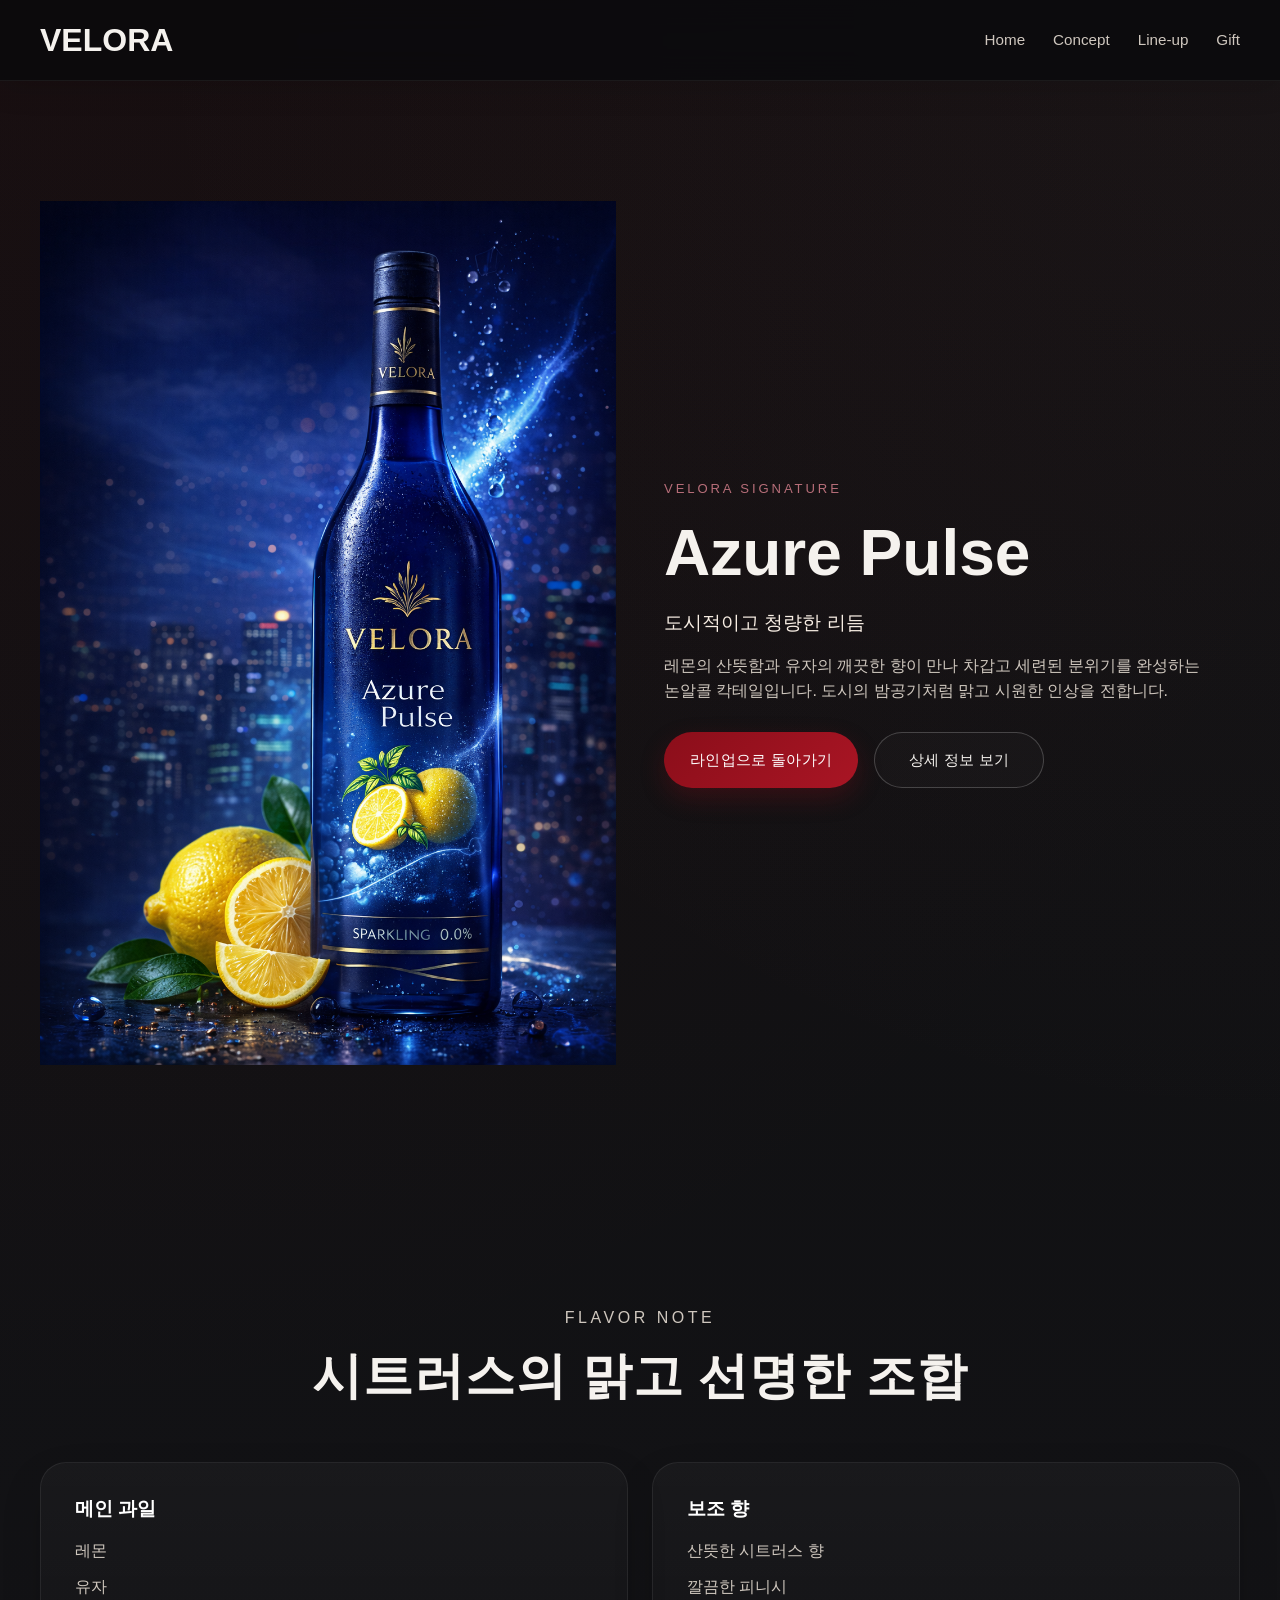
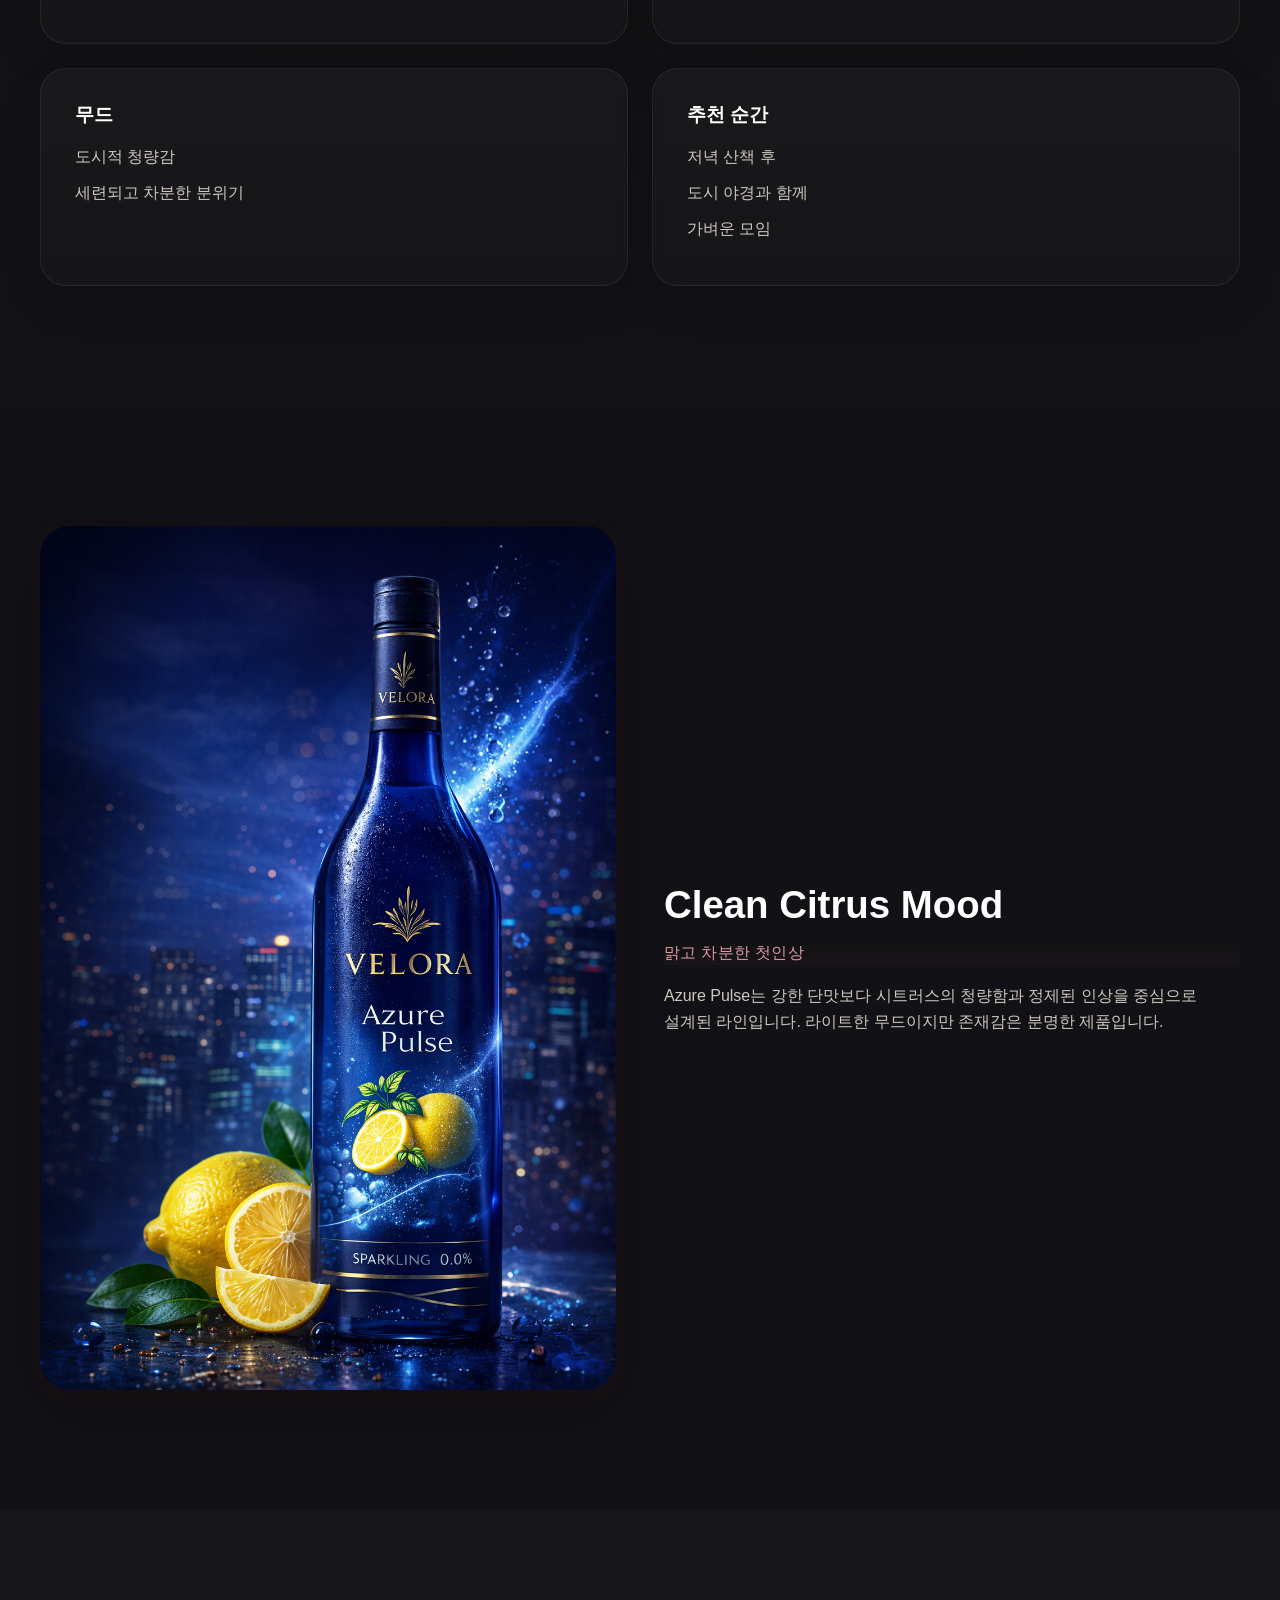
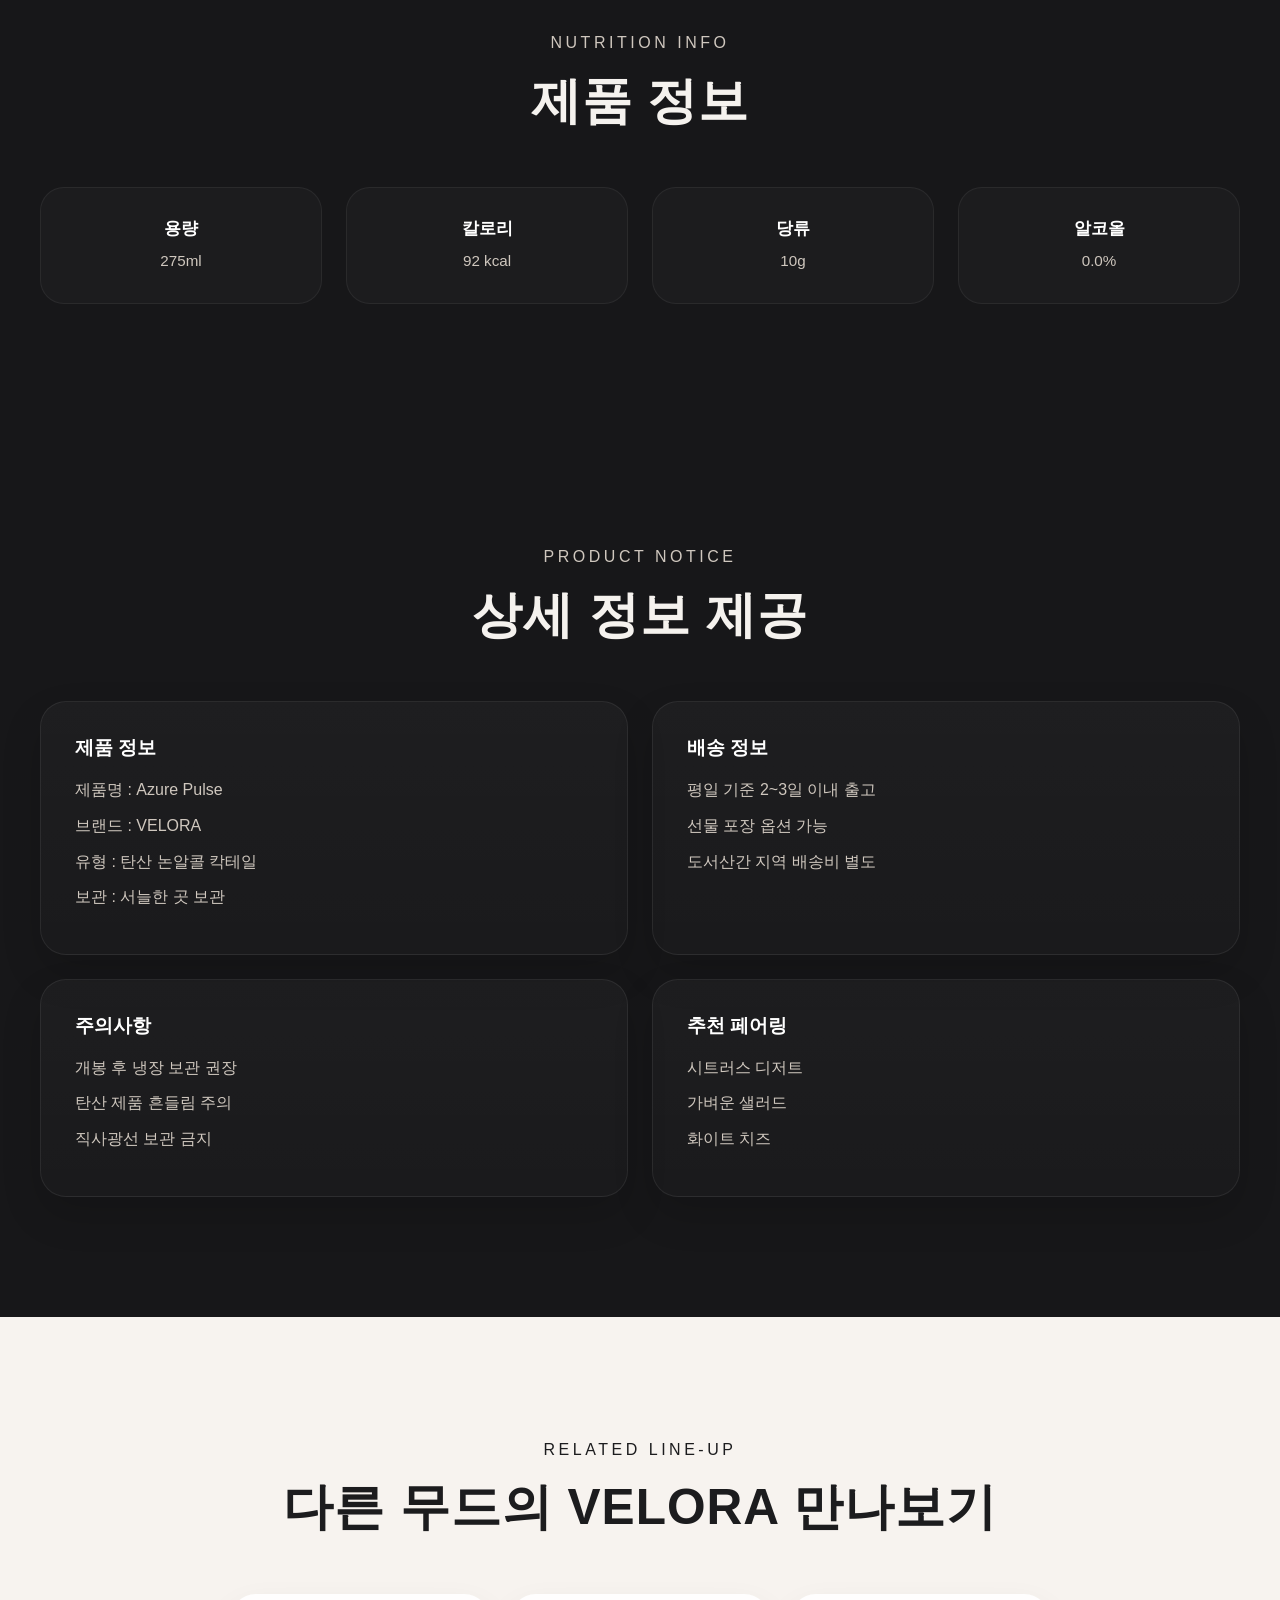
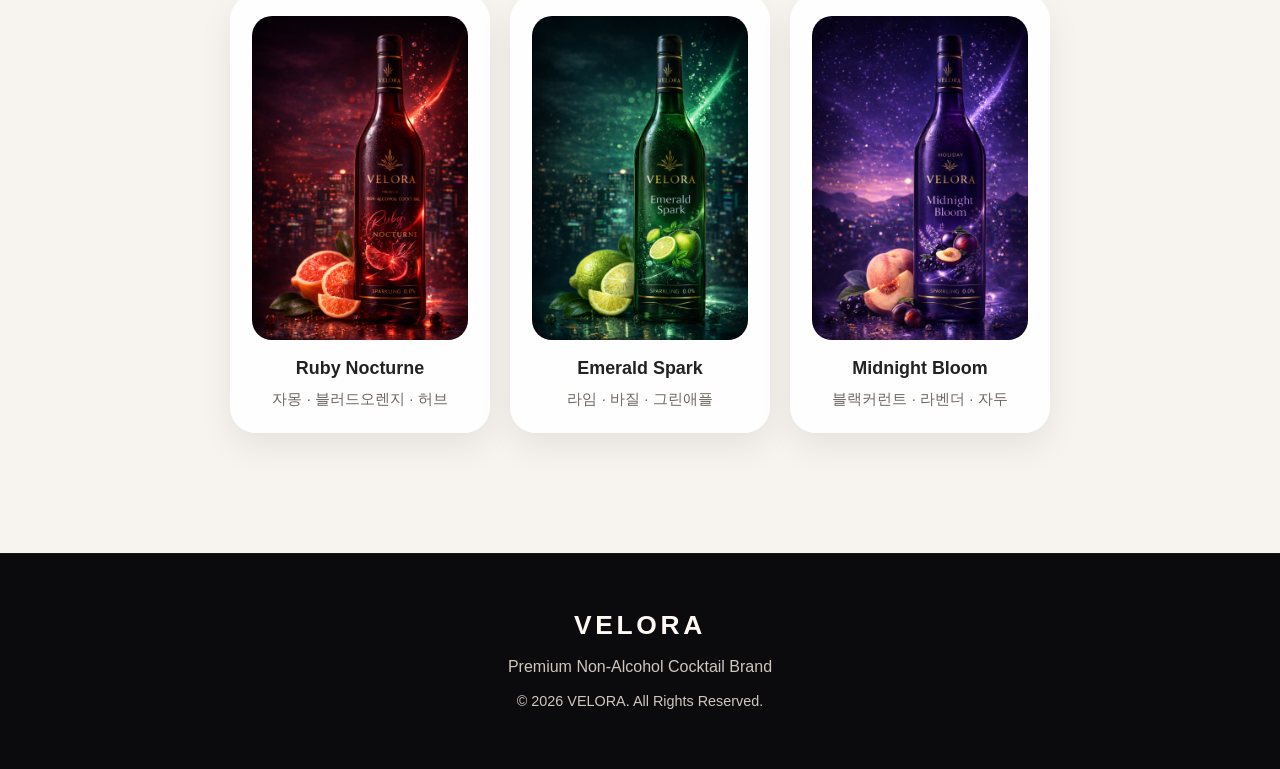
==== azure.html @ ab576ccc "Add files via upload" ====
<!DOCTYPE html>
<html lang="ko">
<head>
  <meta charset="UTF-8" />
  <meta name="viewport" content="width=device-width, initial-scale=1.0" />
  <title>Azure Pulse | VELORA</title>
  <link rel="stylesheet" href="style.css" />
</head>
<body>

<header class="header">
  <div class="inner">
    <h1 class="logo"><a href="index.html">VELORA</a></h1>
    <nav class="nav">
      <ul>
        <li><a href="index.html#hero">Home</a></li>
        <li><a href="index.html#concept">Concept</a></li>
        <li><a href="index.html#lineup">Line-up</a></li>
        <li><a href="index.html#gift">Gift</a></li>
      </ul>
    </nav>
  </div>
</header>

<section class="detail-hero section">
  <div class="inner detail-hero-wrap">
    <div class="detail-hero-image">
      <img src="images/azure.png" alt="Azure Pulse 제품 이미지" class="zoomable" />
    </div>

    <div class="detail-hero-text">
      <p class="eyebrow">VELORA Signature</p>
      <h2>Azure Pulse</h2>
      <p class="detail-subcopy">도시적이고 청량한 리듬</p>
      <p class="detail-desc">
        레몬의 산뜻함과 유자의 깨끗한 향이 만나
        차갑고 세련된 분위기를 완성하는 논알콜 칵테일입니다.
        도시의 밤공기처럼 맑고 시원한 인상을 전합니다.
      </p>

      <div class="hero-btns">
        <a href="index.html#lineup" class="btn primary">라인업으로 돌아가기</a>
        <a href="#detail-info" class="btn secondary">상세 정보 보기</a>
      </div>
    </div>
  </div>
</section>

<section class="detail-info section" id="detail-info">
  <div class="inner">
    <div class="section-head">
      <p class="eyebrow">Flavor Note</p>
      <h2>시트러스의 맑고 선명한 조합</h2>
    </div>

    <div class="concept-grid">
      <div class="concept-box">
        <h3>메인 과일</h3>
        <ul>
          <li>레몬</li>
          <li>유자</li>
        </ul>
      </div>

      <div class="concept-box">
        <h3>보조 향</h3>
        <ul>
          <li>산뜻한 시트러스 향</li>
          <li>깔끔한 피니시</li>
        </ul>
      </div>

      <div class="concept-box">
        <h3>무드</h3>
        <ul>
          <li>도시적 청량감</li>
          <li>세련되고 차분한 분위기</li>
        </ul>
      </div>

      <div class="concept-box">
        <h3>추천 순간</h3>
        <ul>
          <li>저녁 산책 후</li>
          <li>도시 야경과 함께</li>
          <li>가벼운 모임</li>
        </ul>
      </div>
    </div>
  </div>
</section>

<section class="preview section">
  <div class="inner">
    <div class="preview-list">
      <article class="preview-item">
        <div class="preview-image">
          <img src="images/azure.png" alt="Azure Pulse 연출 이미지" class="zoomable" />
        </div>
        <div class="preview-text">
          <h3>Clean Citrus Mood</h3>
          <p class="mood">맑고 차분한 첫인상</p>
          <p>
            Azure Pulse는 강한 단맛보다 시트러스의 청량함과
            정제된 인상을 중심으로 설계된 라인입니다.
            라이트한 무드이지만 존재감은 분명한 제품입니다.
          </p>
        </div>
      </article>
    </div>
  </div>
</section>

<section class="process section">
  <div class="inner">
    <div class="section-head">
      <p class="eyebrow">Nutrition Info</p>
      <h2>제품 정보</h2>
    </div>

    <div class="process-grid">
      <article class="process-item">
        <h3>용량</h3>
        <p>275ml</p>
      </article>
      <article class="process-item">
        <h3>칼로리</h3>
        <p>92 kcal</p>
      </article>
      <article class="process-item">
        <h3>당류</h3>
        <p>10g</p>
      </article>
      <article class="process-item">
        <h3>알코올</h3>
        <p>0.0%</p>
      </article>
    </div>
  </div>
</section>

<section class="concept section">
  <div class="inner">
    <div class="section-head">
      <p class="eyebrow">Product Notice</p>
      <h2>상세 정보 제공</h2>
    </div>

    <div class="concept-grid">
      <div class="concept-box">
        <h3>제품 정보</h3>
        <ul>
          <li>제품명 : Azure Pulse</li>
          <li>브랜드 : VELORA</li>
          <li>유형 : 탄산 논알콜 칵테일</li>
          <li>보관 : 서늘한 곳 보관</li>
        </ul>
      </div>

      <div class="concept-box">
        <h3>배송 정보</h3>
        <ul>
          <li>평일 기준 2~3일 이내 출고</li>
          <li>선물 포장 옵션 가능</li>
          <li>도서산간 지역 배송비 별도</li>
        </ul>
      </div>

      <div class="concept-box">
        <h3>주의사항</h3>
        <ul>
          <li>개봉 후 냉장 보관 권장</li>
          <li>탄산 제품 흔들림 주의</li>
          <li>직사광선 보관 금지</li>
        </ul>
      </div>

      <div class="concept-box">
        <h3>추천 페어링</h3>
        <ul>
          <li>시트러스 디저트</li>
          <li>가벼운 샐러드</li>
          <li>화이트 치즈</li>
        </ul>
      </div>
    </div>
  </div>
</section>

<section class="lineup section">
  <div class="inner">
    <div class="section-head">
      <p class="eyebrow">Related Line-Up</p>
      <h2>다른 무드의 VELORA 만나보기</h2>
    </div>

    <div class="related-grid">
      <article class="product-card">
        <a href="ruby.html">
          <img src="images/ruby.png" alt="Ruby Nocturne" />
          <h3>Ruby Nocturne</h3>
          <p>자몽 · 블러드오렌지 · 허브</p>
        </a>
      </article>

      <article class="product-card">
        <a href="emerald.html">
          <img src="images/emerald.png" alt="Emerald Spark" />
          <h3>Emerald Spark</h3>
          <p>라임 · 바질 · 그린애플</p>
        </a>
      </article>

      <article class="product-card">
        <a href="midnight.html">
          <img src="images/midnight.png" alt="Midnight Bloom" />
          <h3>Midnight Bloom</h3>
          <p>블랙커런트 · 라벤더 · 자두</p>
        </a>
      </article>
    </div>
  </div>
</section>

<footer class="footer">
  <div class="inner">
    <h2>VELORA</h2>
    <p>Premium Non-Alcohol Cocktail Brand</p>
    <p class="copyright">© 2026 VELORA. All Rights Reserved.</p>
  </div>
</footer>

<div class="image-modal" id="imageModal">
  <span class="image-modal-close" id="imageModalClose">&times;</span>
  <img class="image-modal-content" id="imageModalImg" alt="확대 이미지" />
</div>

<script src="script.js"></script>
</body>
</html>
---- style.css ----
/* =========================
   RESET
========================= */
* {
  margin: 0;
  padding: 0;
  box-sizing: border-box;
}

img {
  display: block;
  width: 100%;
  height: auto;
}

ul,
ol {
  list-style: none;
}

a {
  text-decoration: none;
  color: inherit;
}

button {
  border: none;
  background: none;
  cursor: pointer;
  font: inherit;
}

/* =========================
   ROOT COLORS
========================= */
:root {
  --primary: #8B0E1A;
  --secondary: #0F1A2B;
  --accent: #B76E79;
  --neutral: #1C1C1E;
  --bg-dark: #111111;
  --bg-light: #F7F3EF;
  --text-main: #F5F2EE;
  --text-sub: #CFC7BE;
  --line: rgba(255, 255, 255, 0.08);
  --max-width: 1200px;
}

/* =========================
   BASE
========================= */
html {
  scroll-behavior: smooth;
}

body {
  font-family: "Pretendard", "Noto Sans KR", sans-serif;
  background:
    radial-gradient(circle at top left, rgba(139, 14, 26, 0.08), transparent 25%),
    radial-gradient(circle at top right, rgba(183, 110, 121, 0.06), transparent 20%),
    linear-gradient(180deg, #0f0f10 0%, #141418 45%, #101014 100%);
  color: var(--text-main);
  line-height: 1.6;
  word-break: keep-all;
}

.inner {
  width: min(var(--max-width), calc(100% - 48px));
  margin: 0 auto;
}

.section {
  padding: 120px 0;
  scroll-margin-top: 100px;
}

.story-wrap {
  max-width: 900px;
  margin: 0 auto;
}

.eyebrow {
  font-size: 0.82rem;
  letter-spacing: 0.22em;
  text-transform: uppercase;
  color: var(--accent);
  margin-bottom: 16px;
}

.section-head {
  text-align: center;
  margin-bottom: 56px;
}

.section-head h2 {
  font-size: clamp(2rem, 4vw, 3.1rem);
  font-weight: 700;
  margin-bottom: 14px;
  color: inherit;
  letter-spacing: 0.02em;
}

.section-head p {
  color: var(--text-sub);
  font-size: 1rem;
}

h1,
h2,
h3 {
  line-height: 1.2;
}

p {
  color: var(--text-sub);
}

/* =========================
   HEADER
========================= */
.header {
  position: sticky;
  top: 0;
  z-index: 1000;
  background: rgba(10, 10, 12, 0.78);
  backdrop-filter: blur(16px);
  border-bottom: 1px solid rgba(255, 255, 255, 0.06);
  box-shadow: 0 8px 30px rgba(0, 0, 0, 0.12);
}

.header .inner {
  display: flex;
  align-items: center;
  justify-content: space-between;
  min-height: 80px;
}

.logo a {
  display: flex;
  align-items: center;
  gap: 10px;
}

.logo img {
  height: 40px;
  width: auto;
  display: block;
  filter: drop-shadow(0 4px 10px rgba(0,0,0,0.25));
}

.logo span {
  font-size: 1.6rem;
  font-weight: 700;
  letter-spacing: 0.12em;
  color: #f7f2ec;
}

.nav ul {
  display: flex;
  align-items: center;
  gap: 28px;
}

.nav a {
  position: relative;
  font-size: 0.95rem;
  color: var(--text-sub);
  transition: color 0.3s ease;
}

.nav a::after {
  content: "";
  position: absolute;
  left: 0;
  bottom: -6px;
  width: 0;
  height: 1px;
  background: var(--accent);
  transition: width 0.3s ease;
}

.nav a:hover {
  color: #fff;
}

.nav a:hover::after {
  width: 100%;
}

.nav a.active {
  color: #ffffff;
  font-weight: 600;
}

.nav a.active::after {
  width: 100%;
}

/* =========================
   BUTTONS
========================= */
.btn {
  display: inline-flex;
  align-items: center;
  justify-content: center;
  min-width: 170px;
  padding: 15px 26px;
  border-radius: 999px;
  font-size: 0.95rem;
  font-weight: 500;
  letter-spacing: 0.02em;
  transition: all 0.3s ease;
}

.btn.primary {
  background: linear-gradient(135deg, #8B0E1A 0%, #a91524 100%);
  color: #fff;
  box-shadow: 0 10px 24px rgba(139, 14, 26, 0.28);
}

.btn.primary:hover {
  transform: translateY(-3px);
  box-shadow: 0 16px 34px rgba(139, 14, 26, 0.38);
}

.btn.secondary {
  border: 1px solid rgba(255, 255, 255, 0.20);
  color: var(--text-main);
  background: rgba(255, 255, 255, 0.02);
}

.btn.secondary:hover {
  border-color: var(--accent);
  color: #fff;
  background: rgba(255, 255, 255, 0.04);
  transform: translateY(-3px);
}

/* =========================
   HERO
========================= */
.hero {
  position: relative;
  min-height: calc(100vh - 80px);
  display: flex;
  align-items: center;
  background:
    radial-gradient(circle at 18% 22%, rgba(139, 14, 26, 0.30), transparent 30%),
    radial-gradient(circle at 82% 24%, rgba(183, 110, 121, 0.12), transparent 28%),
    linear-gradient(180deg, #111113 0%, #0d0d0f 100%);
  overflow: hidden;
}

.hero::before {
  content: "";
  position: absolute;
  width: 600px;
  height: 600px;
  background: radial-gradient(circle, rgba(139, 14, 26, 0.25), transparent 70%);
  top: -200px;
  right: -200px;
  filter: blur(80px);
  pointer-events: none;
}

.hero-wrap {
  display: grid;
  grid-template-columns: 1.05fr 0.95fr;
  align-items: center;
  gap: 48px;
}

.hero-text h2 {
  font-size: clamp(3.4rem, 8vw, 6rem);
  margin-bottom: 18px;
  letter-spacing: 0.08em;
  color: #fffaf5;
}

.hero-copy {
  font-size: clamp(1.15rem, 2vw, 1.5rem);
  color: #f7ede3;
  margin-bottom: 14px;
}

.hero-desc {
  max-width: 520px;
  margin-bottom: 34px;
  color: #d6cfc7;
}

.hero-btns {
  display: flex;
  gap: 16px;
  flex-wrap: wrap;
}

.hero-image {
  position: relative;
  animation: floatBottle 4s ease-in-out infinite;
}

.hero-image img {
  width: 100%;
  max-width: 540px;
  margin-left: auto;
  filter:
    drop-shadow(0 20px 50px rgba(0, 0, 0, 0.30))
    drop-shadow(0 30px 70px rgba(139, 14, 26, 0.18));
  transform: translateY(6px);
}

/* =========================
   CONCEPT
========================= */
.concept {
  background: #171719;
}

.concept-grid {
  display: grid;
  grid-template-columns: repeat(2, 1fr);
  gap: 24px;
}

.concept-box {
  padding: 34px;
  border: 1px solid rgba(255, 255, 255, 0.07);
  border-radius: 26px;
  background: linear-gradient(180deg, rgba(255,255,255,0.03) 0%, rgba(255,255,255,0.015) 100%);
  box-shadow: 0 18px 40px rgba(0, 0, 0, 0.14);
  transition: transform 0.3s ease, border-color 0.3s ease;
}

.concept-box:hover {
  transform: translateY(-6px);
  border-color: rgba(183, 110, 121, 0.38);
}

.concept-box h3 {
  font-size: 1.2rem;
  margin-bottom: 18px;
  color: #fff;
}

.concept-box ul li {
  color: var(--text-sub);
  margin-bottom: 10px;
}

/* =========================
   STORY
========================= */
.story {
  background: linear-gradient(180deg, #111111 0%, #15151a 100%);
}

.story-text {
  text-align: center;
}

.story-text h2 {
  font-size: clamp(2rem, 4vw, 3.2rem);
  margin-bottom: 20px;
}

.story-text p {
  max-width: 760px;
  margin: 0 auto 16px;
}

/* =========================
   LINE-UP
========================= */
.lineup {
  background: var(--bg-light);
  color: var(--neutral);
}

.lineup .section-head h2,
.lineup .section-head p,
.lineup .eyebrow {
  color: var(--neutral);
}

.lineup-main {
  max-width: 980px;
  margin: 0 auto 48px;
}

.lineup-main img {
  border-radius: 30px;
  background: #fff;
  box-shadow:
    0 24px 60px rgba(0, 0, 0, 0.08),
    0 8px 18px rgba(0, 0, 0, 0.04);
}

.product-slider {
  display: grid;
  grid-template-columns: 56px 1fr 56px;
  gap: 16px;
  align-items: center;
}

.slider-window {
  overflow: hidden;
  width: 100%;
}

.slider-track {
  display: flex;
  gap: 20px;
  transition: transform 0.4s ease;
  will-change: transform;
}

.product-card {
  flex: 0 0 260px;
  background: rgba(255, 255, 255, 0.96);
  border-radius: 26px;
  padding: 22px;
  text-align: center;
  box-shadow: 0 14px 34px rgba(0, 0, 0, 0.07);
  transition: transform 0.35s ease, box-shadow 0.35s ease;
}

.product-card:hover {
  transform: translateY(-8px) scale(1.03);
  box-shadow: 0 22px 44px rgba(0, 0, 0, 0.12);
}

.product-card a {
  display: block;
  color: inherit;
}

.product-card img {
  border-radius: 20px;
  margin-bottom: 18px;
}

.product-card h3 {
  font-size: 1.12rem;
  margin-bottom: 8px;
  color: #222;
}

.product-card p {
  color: #6d675f;
  font-size: 0.94rem;
}

.slider-btn {
  width: 56px;
  height: 56px;
  border-radius: 50%;
  background: #fff;
  color: var(--neutral);
  box-shadow: 0 10px 24px rgba(0, 0, 0, 0.08);
  font-size: 1.5rem;
  display: flex;
  align-items: center;
  justify-content: center;
}

.slider-dots {
  display: flex;
  justify-content: center;
  gap: 10px;
  margin-top: 24px;
}

.slider-dot {
  width: 10px;
  height: 10px;
  border-radius: 50%;
  background: rgba(0,0,0,0.2);
  transition: all 0.3s ease;
  cursor: pointer;
}

.slider-dot.active {
  background: var(--primary);
  transform: scale(1.3);
}

/* =========================
   PRODUCT PREVIEW
========================= */
.preview {
  background: #121216;
}

.preview-list {
  display: flex;
  flex-direction: column;
  gap: 80px;
}

.preview-item {
  display: grid;
  grid-template-columns: 1fr 1fr;
  gap: 48px;
  align-items: center;
}

.preview-item.reverse .preview-image {
  order: 2;
}

.preview-item.reverse .preview-text {
  order: 1;
}

.preview-image img {
  border-radius: 30px;
  box-shadow:
    0 24px 60px rgba(0, 0, 0, 0.22),
    0 8px 24px rgba(139, 14, 26, 0.10);
}

.preview-text h3 {
  font-size: clamp(2rem, 3vw, 2.8rem);
  margin-bottom: 12px;
  color: #fff;
}

.preview-text .mood {
  color: #d99aa3;
  margin-bottom: 18px;
  font-size: 1rem;
  letter-spacing: 0.02em;
}

/* =========================
   PROCESS
========================= */
.process {
  background: #171719;
}

.process-grid {
  display: grid;
  grid-template-columns: repeat(4, 1fr);
  gap: 24px;
}

.process-item {
  text-align: center;
  padding: 30px 22px;
  border-radius: 24px;
  background: rgba(255, 255, 255, 0.025);
  border: 1px solid rgba(255, 255, 255, 0.06);
  transition: transform 0.3s ease, border-color 0.3s ease;
}

.process-item:hover {
  transform: translateY(-6px);
  border-color: rgba(183, 110, 121, 0.34);
}

.process-item img {
  width: 76px;
  height: 76px;
  object-fit: contain;
  margin: 0 auto 18px;
  opacity: 0.95;
}

.process-item h3 {
  font-size: 1.08rem;
  margin-bottom: 10px;
  color: #fff;
}

.process-item p {
  font-size: 0.95rem;
}

/* =========================
   IMAGE MOTION
========================= */
.product-card img,
.preview-image img,
.hero-image img {
  transition: transform 0.35s ease;
}

.product-card:hover img,
.preview-item:hover .preview-image img {
  transform: scale(1.02);
}

/* =========================
   MOOD
========================= */
.mood {
  background: linear-gradient(180deg, #111111 0%, #19141a 100%);
}

.mood-wrap {
  display: grid;
  grid-template-columns: 1.15fr 0.85fr;
  gap: 48px;
  align-items: center;
}

.mood-image img,
.sns-wrap img,
.gift-image img {
  border-radius: 30px;
  box-shadow:
    0 26px 64px rgba(0, 0, 0, 0.22),
    0 10px 24px rgba(0, 0, 0, 0.10);
  transition: transform 0.35s ease;
}

.mood-image img:hover,
.sns-wrap img:hover,
.gift-image img:hover {
  transform: translateY(-6px);
}

.mood-text h2 {
  font-size: clamp(2rem, 4vw, 3rem);
  margin-bottom: 18px;
}

/* =========================
   SNS
========================= */
.sns {
  background: var(--bg-light);
  color: var(--neutral);
}

.sns .section-head h2,
.sns .section-head p,
.sns .eyebrow {
  color: var(--neutral);
}

.sns-wrap {
  display: grid;
  grid-template-columns: 1.1fr 0.9fr;
  gap: 40px;
  align-items: center;
}

.sns-wrap img {
  border-radius: 28px;
  box-shadow: 0 20px 50px rgba(0, 0, 0, 0.08);
}

.sns-text p {
  color: #5f5a54;
  font-size: 1rem;
}

/* =========================
   GIFT
========================= */
.gift {
  background: linear-gradient(180deg, #14121a 0%, #1a1320 100%);
}

.gift-wrap {
  display: grid;
  grid-template-columns: 1fr 1fr;
  gap: 48px;
  align-items: center;
}

.gift-image img {
  border-radius: 28px;
  box-shadow: 0 30px 70px rgba(0, 0, 0, 0.32);
}

.gift-text h2 {
  font-size: clamp(2rem, 4vw, 3rem);
  margin-bottom: 18px;
}

.gift-text p {
  margin-bottom: 26px;
}

/* =========================
   FOOTER
========================= */
.footer {
  padding: 56px 0;
  border-top: 1px solid rgba(255, 255, 255, 0.06);
  background: #0b0b0d;
  text-align: center;
}

.footer h2 {
  font-size: 1.65rem;
  letter-spacing: 0.14em;
  margin-bottom: 12px;
  color: #fffaf6;
}

.footer p {
  color: var(--text-sub);
}

.copyright {
  margin-top: 10px;
  font-size: 0.9rem;
}

/* =========================
   DETAIL PAGE SUPPORT
========================= */
.detail-hero-wrap {
  display: grid;
  grid-template-columns: 1fr 1fr;
  gap: 48px;
  align-items: center;
}

.detail-hero-text h2 {
  font-size: clamp(2.6rem, 5vw, 4rem);
  margin-bottom: 16px;
}

.detail-subcopy {
  color: #f7ede3;
  font-size: 1.2rem;
  margin-bottom: 14px;
}

.detail-desc {
  margin-bottom: 28px;
}

.related-grid {
  display: grid;
  grid-template-columns: repeat(3, 260px);
  justify-content: center;
  gap: 20px;
}

/* =========================
   IMAGE ZOOM MODAL
========================= */
.zoomable {
  cursor: zoom-in;
  transition: transform 0.3s ease, box-shadow 0.3s ease;
}

.zoomable:hover {
  transform: scale(1.02);
}

.image-modal {
  display: none;
  position: fixed;
  z-index: 3000;
  inset: 0;
  background: rgba(0, 0, 0, 0.88);
  justify-content: center;
  align-items: center;
  padding: 40px;
}

.image-modal.show {
  display: flex;
}

.image-modal-content {
  max-width: min(900px, 90vw);
  max-height: 85vh;
  border-radius: 20px;
  box-shadow: 0 20px 60px rgba(0, 0, 0, 0.4);
}

.image-modal-close {
  position: absolute;
  top: 24px;
  right: 32px;
  font-size: 2.4rem;
  color: #fff;
  cursor: pointer;
  line-height: 1;
}

/* =========================
   BACK TO TOP BUTTON
========================= */
#topBtn {
  position: fixed;
  right: 30px;
  bottom: 30px;
  width: 48px;
  height: 48px;
  border-radius: 50%;
  border: none;
  background: var(--primary);
  color: white;
  font-size: 18px;
  cursor: pointer;
  display: none;
  box-shadow: 0 8px 20px rgba(0, 0, 0, 0.25);
  transition: all 0.3s ease;
  z-index: 2000;
}

#topBtn:hover {
  transform: translateY(-3px);
  background: #a91524;
}

/* =========================
   REVEAL ANIMATION
========================= */
.hidden {
  opacity: 0;
  transform: translateY(40px);
  transition: opacity 0.7s ease, transform 0.7s ease;
}

.show {
  opacity: 1;
  transform: translateY(0);
}

/* =========================
   HERO FLOAT
========================= */
@keyframes floatBottle {
  0% { transform: translateY(0); }
  50% { transform: translateY(-10px); }
  100% { transform: translateY(0); }
}

/* =========================
   RESPONSIVE
========================= */
@media (max-width: 1024px) {
  .hero-wrap,
  .preview-item,
  .mood-wrap,
  .sns-wrap,
  .gift-wrap,
  .detail-hero-wrap {
    grid-template-columns: 1fr;
  }

  .preview-item.reverse .preview-image,
  .preview-item.reverse .preview-text {
    order: initial;
  }

  .concept-grid,
  .process-grid {
    grid-template-columns: repeat(2, 1fr);
  }

  .hero-image img {
    margin: 0 auto;
  }

  .hero-text,
  .mood-text,
  .gift-text,
  .sns-text,
  .detail-hero-text {
    text-align: center;
  }

  .hero-btns {
    justify-content: center;
  }

  .product-card {
    flex: 0 0 calc((100% - 20px) / 2);
  }

  .related-grid {
    grid-template-columns: repeat(2, 260px);
  }
}

@media (max-width: 768px) {
  .header .inner {
    flex-direction: column;
    justify-content: center;
    gap: 14px;
    padding: 18px 0;
  }

  .nav ul {
    flex-wrap: wrap;
    justify-content: center;
    gap: 14px 18px;
  }

  .section {
    padding: 84px 0;
  }

  .concept-grid,
  .process-grid {
    grid-template-columns: 1fr;
  }

  .product-slider {
    grid-template-columns: 1fr;
  }

  .slider-btn {
    display: none;
  }

  .inner {
    width: min(100% - 32px, var(--max-width));
  }

  .hero {
    min-height: auto;
    padding-top: 60px;
  }

  .hero-text h2,
  .detail-hero-text h2 {
    font-size: 3rem;
  }

  .product-card {
    flex: 0 0 100%;
  }

  .related-grid {
    grid-template-columns: 260px;
  }
}
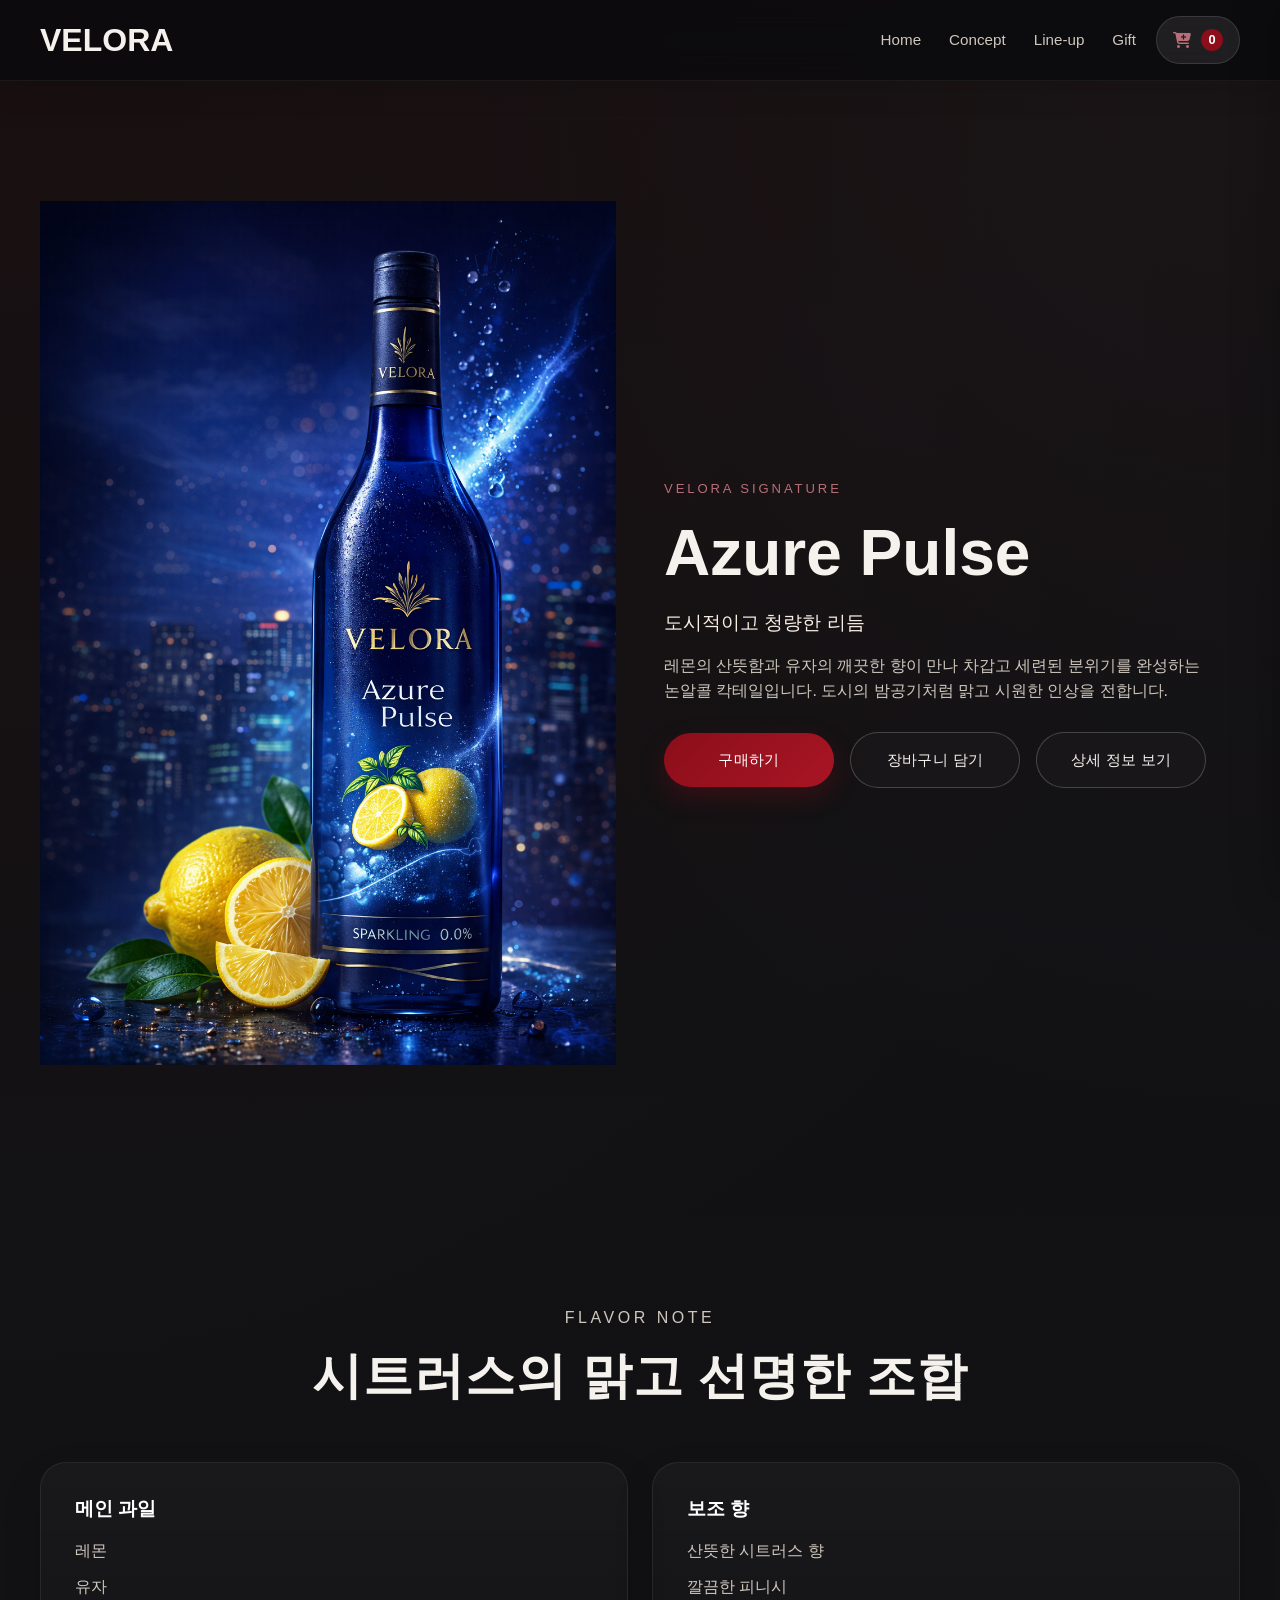
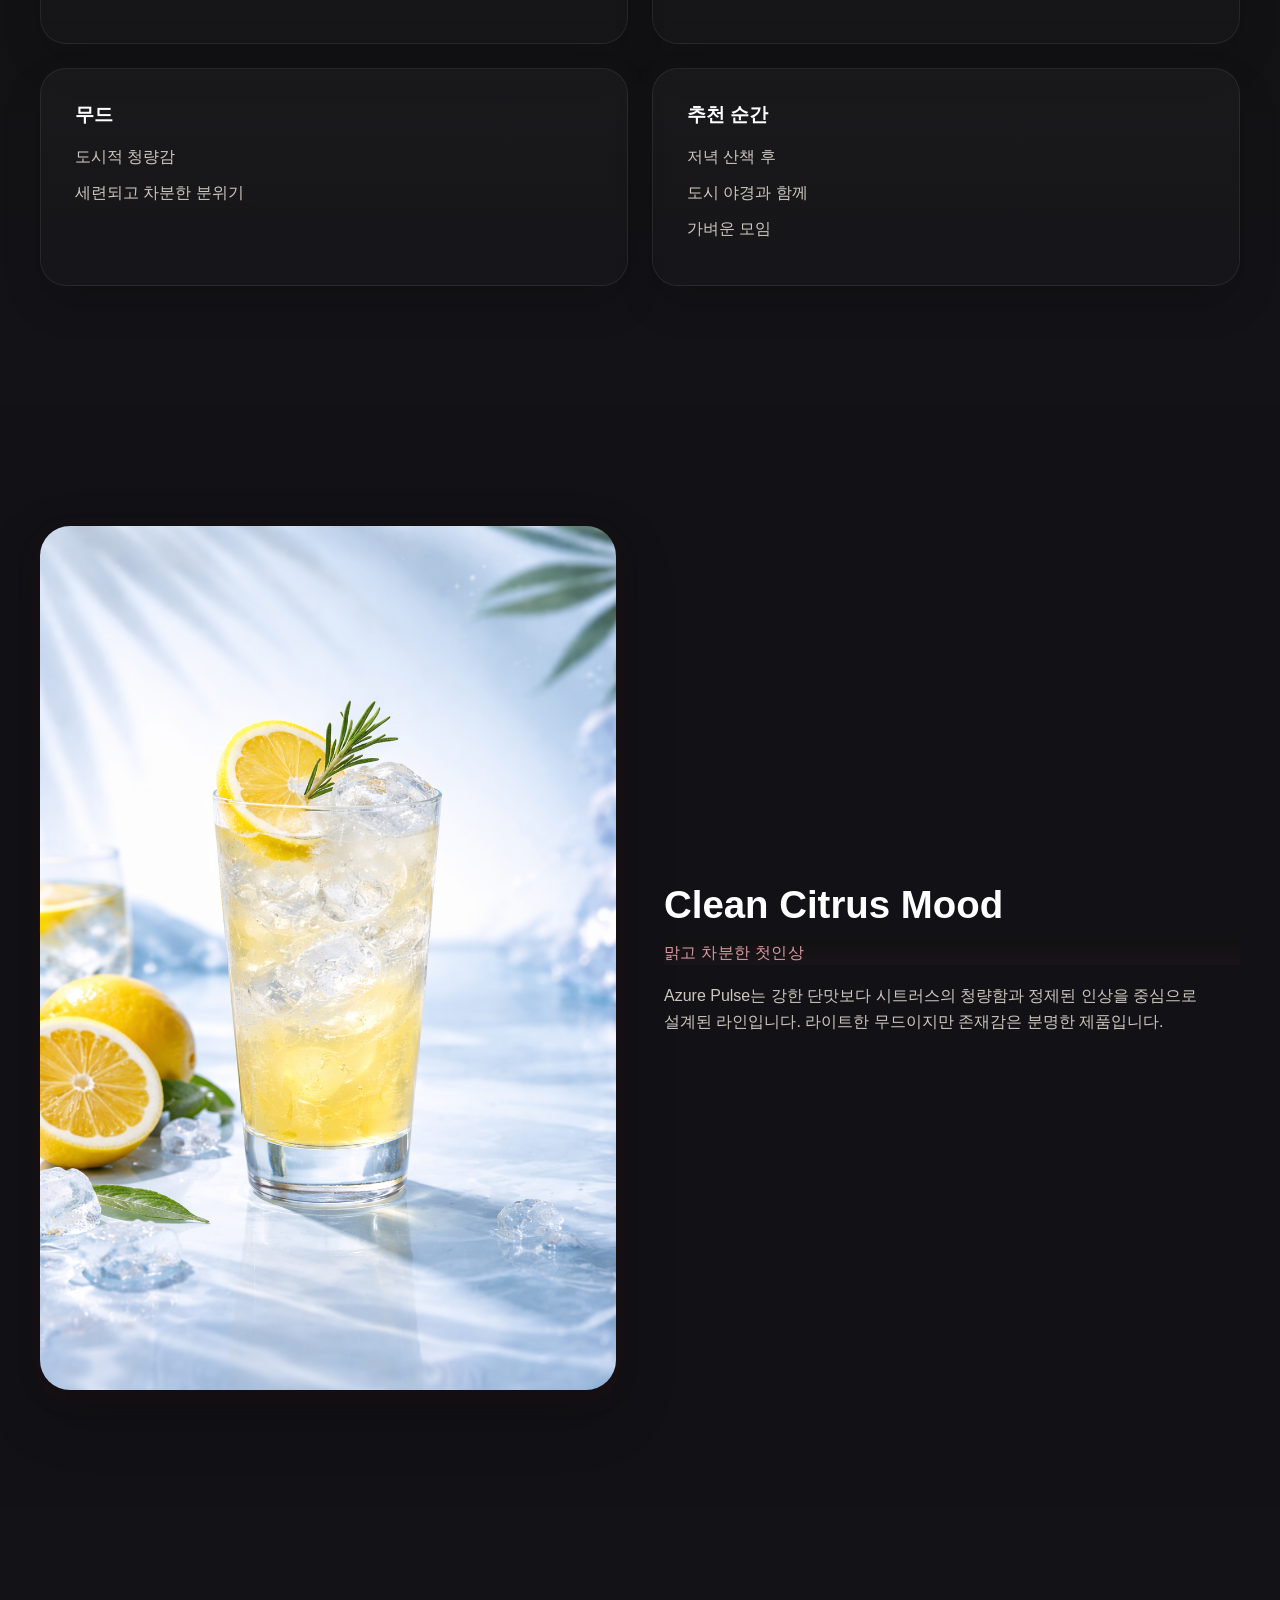
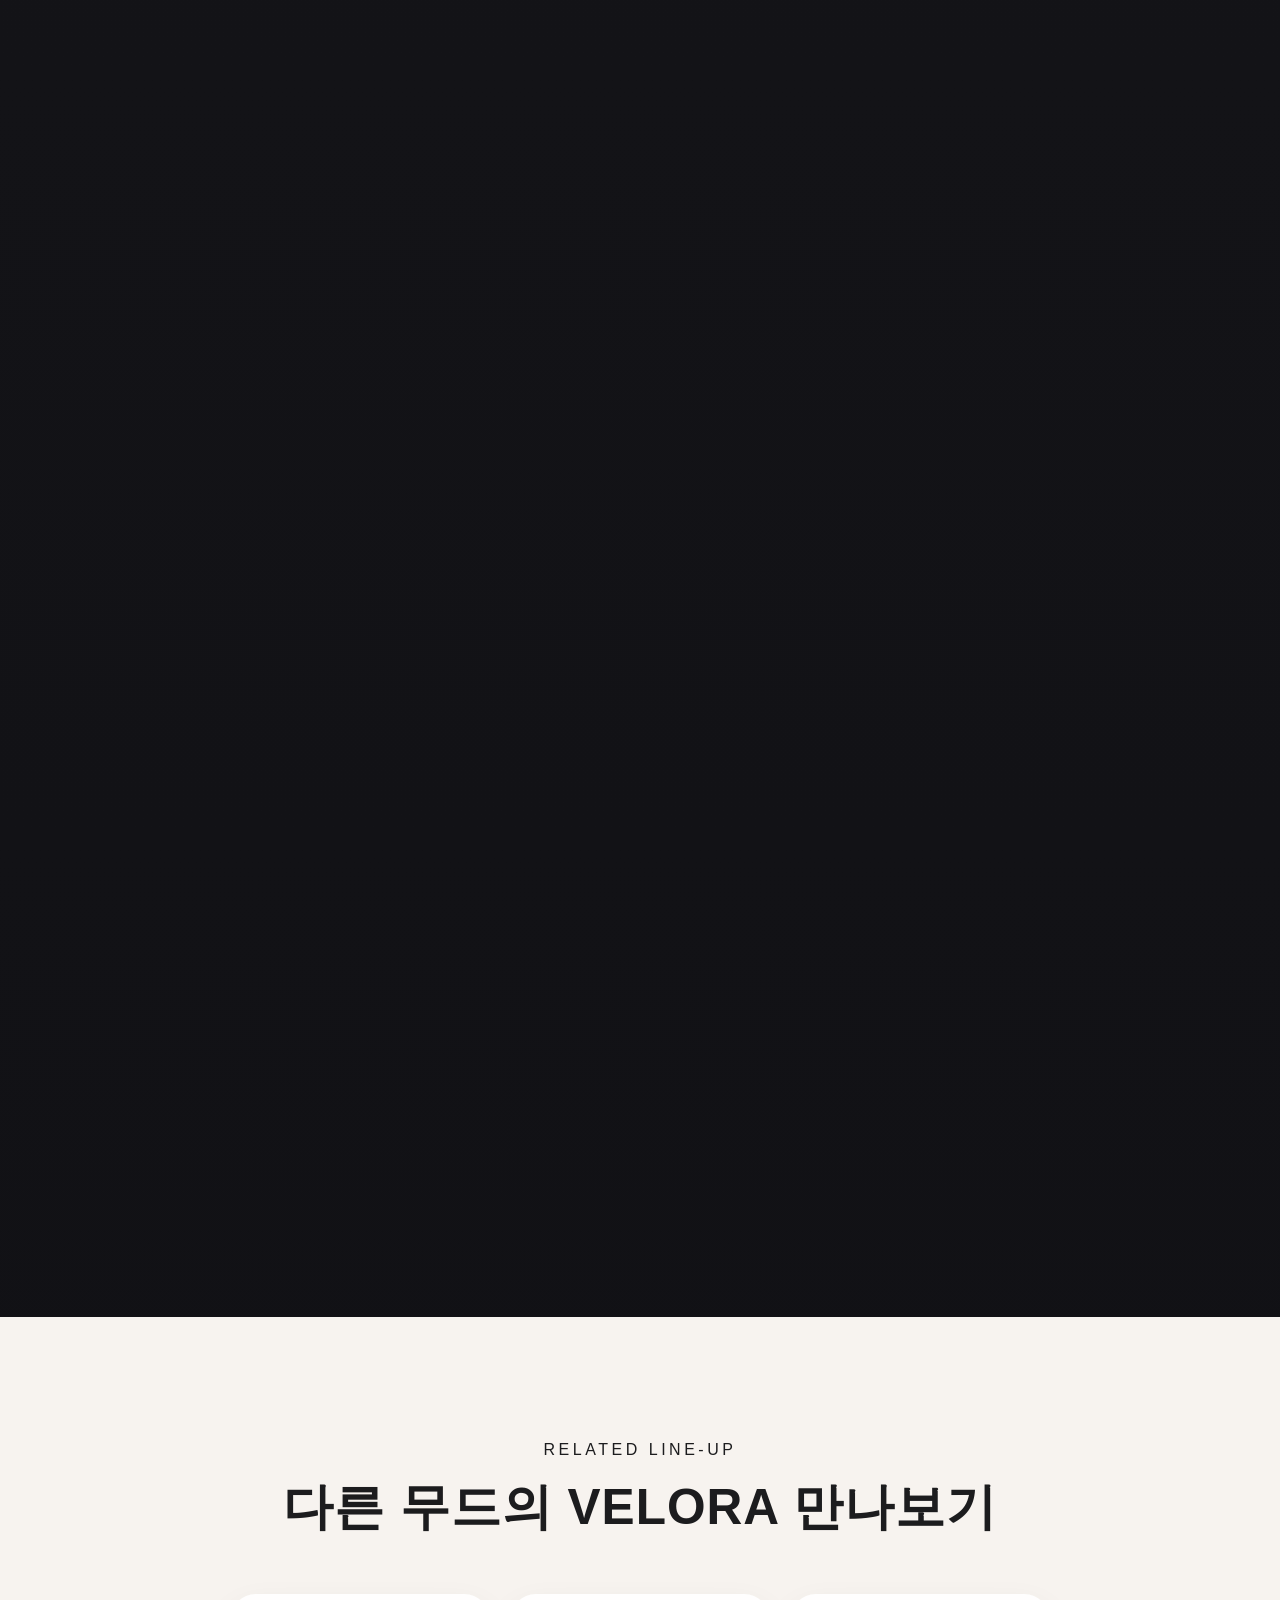
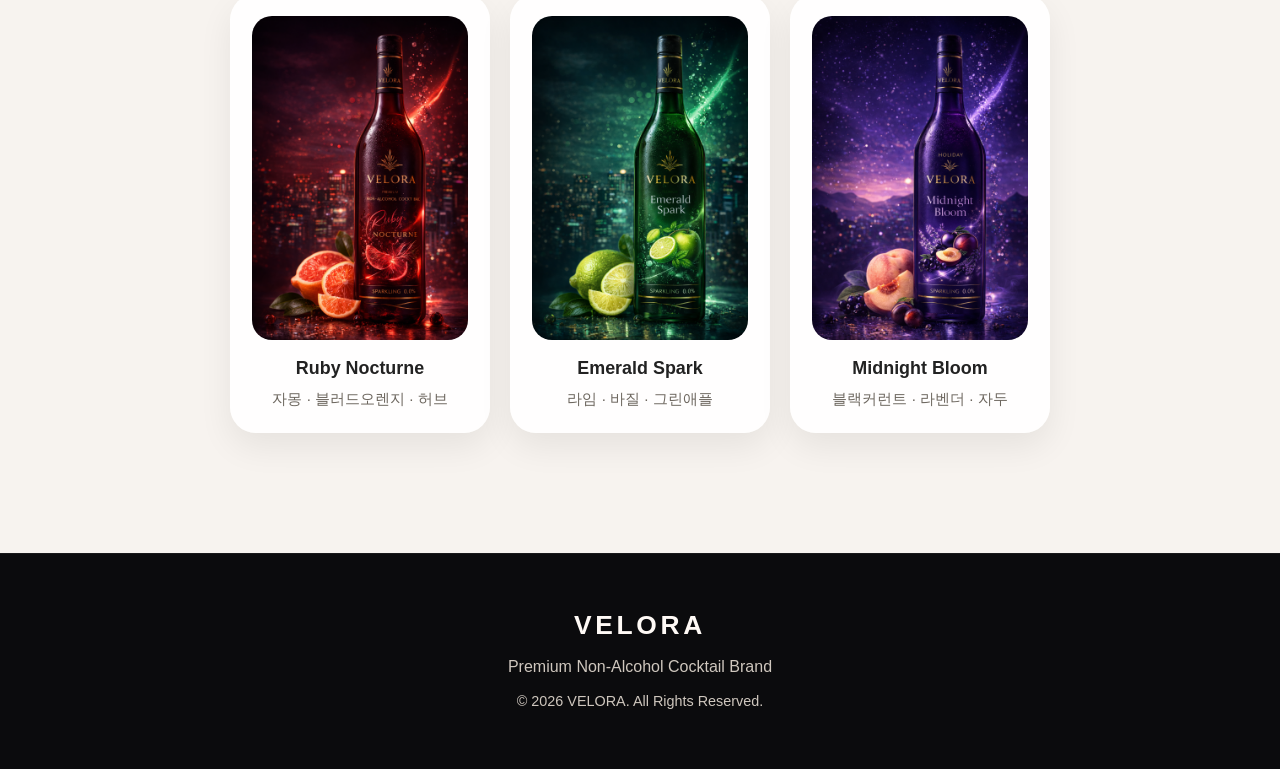
==== commit 9ff96d2a: "Add files via upload" ====
--- a/azure.html
+++ b/azure.html
@@ -5,20 +5,31 @@
   <meta name="viewport" content="width=device-width, initial-scale=1.0" />
   <title>Azure Pulse | VELORA</title>
   <link rel="stylesheet" href="style.css" />
+  <link rel="stylesheet" href="https://cdnjs.cloudflare.com/ajax/libs/font-awesome/6.5.1/css/all.min.css">
 </head>
 <body>
 
 <header class="header">
   <div class="inner">
-    <h1 class="logo"><a href="index.html">VELORA</a></h1>
-    <nav class="nav">
-      <ul>
-        <li><a href="index.html#hero">Home</a></li>
-        <li><a href="index.html#concept">Concept</a></li>
-        <li><a href="index.html#lineup">Line-up</a></li>
-        <li><a href="index.html#gift">Gift</a></li>
-      </ul>
-    </nav>
+    <h1 class="logo">
+      <a href="index.html">VELORA</a>
+    </h1>
+
+    <div class="header-right">
+      <nav class="nav">
+        <ul>
+          <li><a href="index.html#hero">Home</a></li>
+          <li><a href="index.html#concept">Concept</a></li>
+          <li><a href="index.html#lineup">Line-up</a></li>
+          <li><a href="index.html#gift">Gift</a></li>
+        </ul>
+      </nav>
+
+      <button class="cart-trigger" id="cartTrigger" type="button" aria-label="장바구니 열기">
+        <i class="fa-solid fa-cart-plus"></i>
+        <span id="cartCount">0</span>
+      </button>
+    </div>
   </div>
 </header>
 
@@ -38,8 +49,23 @@
         도시의 밤공기처럼 맑고 시원한 인상을 전합니다.
       </p>
 
-      <div class="hero-btns">
-        <a href="index.html#lineup" class="btn primary">라인업으로 돌아가기</a>
+        <div class="hero-btns">
+        <button
+          class="btn primary buy-now-btn"
+          type="button"
+          data-name="Azure Pulse"
+          data-desc="레몬 · 유자">
+          구매하기
+        </button>
+
+        <button
+          class="btn secondary cart-btn"
+          type="button"
+          data-name="Azure Pulse"
+          data-desc="레몬 · 유자">
+          장바구니 담기
+        </button>
+
         <a href="#detail-info" class="btn secondary">상세 정보 보기</a>
       </div>
     </div>
@@ -95,7 +121,7 @@
     <div class="preview-list">
       <article class="preview-item">
         <div class="preview-image">
-          <img src="images/azure.png" alt="Azure Pulse 연출 이미지" class="zoomable" />
+          <img src="images/azure-Cup.png" alt="Azure Pulse 연출 이미지" class="zoomable" />
         </div>
         <div class="preview-text">
           <h3>Clean Citrus Mood</h3>
@@ -230,11 +256,31 @@
   </div>
 </footer>
 
+<aside class="cart-drawer" id="cartDrawer" aria-hidden="true">
+  <div class="cart-drawer-header">
+    <h3>장바구니</h3>
+    <button class="cart-close" id="cartClose" type="button" aria-label="장바구니 닫기">×</button>
+  </div>
+
+  <div class="cart-drawer-body" id="cartItems">
+    <p class="cart-empty">아직 담긴 상품이 없습니다.</p>
+  </div>
+
+  <div class="cart-drawer-footer">
+    <button class="cart-clear-btn" id="cartClear" type="button">전체 비우기</button>
+    <button class="cart-order-btn" type="button">주문하기</button>
+  </div>
+</aside>
+
+<div class="cart-overlay" id="cartOverlay"></div>
+
 <div class="image-modal" id="imageModal">
   <span class="image-modal-close" id="imageModalClose">&times;</span>
   <img class="image-modal-content" id="imageModalImg" alt="확대 이미지" />
 </div>
 
+<div class="toast" id="toast"></div>
+
 <script src="script.js"></script>
 </body>
 </html>
--- a/style.css
+++ b/style.css
@@ -128,6 +128,22 @@
   box-shadow: 0 8px 30px rgba(0, 0, 0, 0.12);
 }
 
+.cart-trigger{
+  display:flex;
+  align-items:center;
+  gap:6px;
+}
+
+.cart-trigger i,
+#cartCount {
+  color: var(--accent);
+}
+
+#cartCount {
+  font-weight: 600;
+  margin-left: 2px;
+}
+
 .header .inner {
   display: flex;
   align-items: center;
@@ -725,6 +741,10 @@
 .detail-hero-text h2 {
   font-size: clamp(2.6rem, 5vw, 4rem);
   margin-bottom: 16px;
+}
+
+.detail-hero .hero-btns {
+  align-items: center;
 }
 
 .detail-subcopy {
@@ -937,4 +957,361 @@
   .related-grid {
     grid-template-columns: 260px;
   }
+}
+
+/* =========================
+   HEADER RIGHT / CART
+========================= */
+.header-right {
+  display: flex;
+  align-items: center;
+  gap: 20px;
+}
+
+.cart-trigger {
+  display: inline-flex;
+  align-items: center;
+  gap: 8px;
+  min-width: 72px;
+  padding: 12px 16px;
+  border-radius: 999px;
+  background: rgba(255, 255, 255, 0.08);
+  color: #fff;
+  border: 1px solid rgba(255, 255, 255, 0.12);
+  transition: all 0.3s ease;
+}
+
+.cart-trigger:hover {
+  background: rgba(255, 255, 255, 0.14);
+  transform: translateY(-2px);
+}
+
+#cartCount {
+  display: inline-flex;
+  align-items: center;
+  justify-content: center;
+  min-width: 22px;
+  height: 22px;
+  padding: 0 6px;
+  border-radius: 999px;
+  background: var(--primary);
+  color: #fff;
+  font-size: 0.8rem;
+  font-weight: 700;
+}
+
+/* =========================
+   PRODUCT ACTIONS
+========================= */
+.product-link {
+  display: block;
+  color: inherit;
+}
+
+.product-actions {
+  display: flex;
+  flex-direction: column;
+  gap: 10px;
+  margin-top: 18px;
+}
+
+.product-btn {
+  width: 100%;
+  padding: 12px 16px;
+  border-radius: 999px;
+  font-size: 0.92rem;
+  font-weight: 600;
+  transition: all 0.3s ease;
+}
+
+.buy-now-btn {
+  background: linear-gradient(135deg, #8B0E1A 0%, #a91524 100%);
+  color: #fff;
+  box-shadow: 0 10px 20px rgba(139, 14, 26, 0.18);
+}
+
+.buy-now-btn:hover {
+  transform: translateY(-2px);
+  box-shadow: 0 14px 28px rgba(139, 14, 26, 0.24);
+}
+
+.cart-btn,
+.gift-cart-btn {
+  border: 1px solid rgba(139, 14, 26, 0.18);
+}
+
+.cart-btn:hover,
+.gift-cart-btn:hover {
+  transform: translateY(-2px);
+}
+
+.gift-btns {
+  display: flex;
+  gap: 14px;
+  flex-wrap: wrap;
+}
+
+/* =========================
+   CART DRAWER
+========================= */
+.cart-overlay {
+  position: fixed;
+  inset: 0;
+  background: rgba(0, 0, 0, 0.45);
+  opacity: 0;
+  visibility: hidden;
+  transition: 0.3s ease;
+  z-index: 2200;
+}
+
+.cart-overlay.show {
+  opacity: 1;
+  visibility: visible;
+}
+
+.cart-drawer {
+  position: fixed;
+  top: 0;
+  right: 0;
+  width: min(420px, 100%);
+  height: 100vh;
+  background: #fff;
+  color: #1C1C1E;
+  box-shadow: -10px 0 40px rgba(0, 0, 0, 0.18);
+  transform: translateX(100%);
+  transition: transform 0.35s ease;
+  z-index: 2300;
+  display: flex;
+  flex-direction: column;
+}
+
+.cart-drawer.show {
+  transform: translateX(0);
+}
+
+.cart-drawer-header,
+.cart-drawer-footer {
+  padding: 20px 24px;
+  border-bottom: 1px solid rgba(0, 0, 0, 0.08);
+}
+
+.cart-drawer-footer {
+  border-top: 1px solid rgba(0, 0, 0, 0.08);
+  border-bottom: none;
+  margin-top: auto;
+  display: flex;
+  gap: 10px;
+}
+
+.cart-drawer-header {
+  display: flex;
+  align-items: center;
+  justify-content: space-between;
+}
+
+.cart-drawer-header h3 {
+  font-size: 1.3rem;
+  color: #111;
+}
+
+.cart-close {
+  font-size: 2rem;
+  line-height: 1;
+  color: #333;
+}
+
+.cart-drawer-body {
+  padding: 20px 24px;
+  overflow-y: auto;
+  flex: 1;
+}
+
+.cart-empty {
+  color: #666;
+}
+
+.cart-item {
+  padding: 16px 0;
+  border-bottom: 1px solid rgba(0, 0, 0, 0.08);
+}
+
+.cart-item h4 {
+  font-size: 1rem;
+  color: #111;
+  margin-bottom: 6px;
+}
+
+.cart-item p {
+  color: #666;
+  font-size: 0.92rem;
+  margin-bottom: 10px;
+}
+
+.cart-item button {
+  padding: 8px 12px;
+  border-radius: 999px;
+  background: #f3f3f3;
+  color: #222;
+}
+
+.cart-clear-btn,
+.cart-order-btn {
+  flex: 1;
+  padding: 14px 16px;
+  border-radius: 999px;
+  font-weight: 600;
+}
+
+.cart-clear-btn {
+  background: #f1f1f1;
+  color: #222;
+}
+
+.cart-order-btn {
+  background: linear-gradient(135deg, #8B0E1A 0%, #a91524 100%);
+  color: #fff;
+}
+
+/* =========================
+   RESPONSIVE ADDITION
+========================= */
+@media (max-width: 1024px) {
+  .header-right {
+    flex-direction: column;
+    gap: 14px;
+  }
+}
+
+@media (max-width: 768px) {
+  .gift-btns {
+    justify-content: center;
+  }
+
+  .product-actions {
+    gap: 8px;
+  }
+
+  .cart-trigger {
+    padding: 10px 14px;
+  }
+}
+
+/* =========================
+   TOAST MESSAGE
+========================= */
+.toast {
+  position: fixed;
+  left: 50%;
+  bottom: 32px;
+  transform: translateX(-50%) translateY(20px);
+  min-width: 280px;
+  max-width: min(90vw, 420px);
+  padding: 14px 20px;
+  border-radius: 999px;
+  background: rgba(15, 26, 43, 0.94);
+  color: #f7f2ec;
+  font-size: 0.95rem;
+  text-align: center;
+  box-shadow: 0 16px 40px rgba(0, 0, 0, 0.24);
+  border: 1px solid rgba(183, 110, 121, 0.25);
+  opacity: 0;
+  visibility: hidden;
+  transition: all 0.35s ease;
+  z-index: 2600;
+  pointer-events: none;
+}
+
+.toast.show {
+  opacity: 1;
+  visibility: visible;
+  transform: translateX(-50%) translateY(0);
+}
+
+/* =========================
+   CART UPGRADE
+========================= */
+.cart-item-top,
+.cart-item-bottom,
+.cart-total {
+  display: flex;
+  align-items: center;
+  justify-content: space-between;
+  gap: 12px;
+}
+
+.cart-item-top {
+  margin-bottom: 6px;
+}
+
+.cart-item-bottom {
+  margin-top: 10px;
+}
+
+.cart-item-qty {
+  font-size: 0.9rem;
+  font-weight: 700;
+  color: var(--accent);
+  white-space: nowrap;
+}
+
+.cart-item-price {
+  font-size: 0.95rem;
+  font-weight: 700;
+  color: var(--primary);
+}
+
+.cart-total {
+  margin-top: 18px;
+  padding-top: 18px;
+  border-top: 1px solid rgba(0, 0, 0, 0.08);
+}
+
+.cart-total span {
+  color: #666;
+}
+
+.cart-total strong {
+  font-size: 1.05rem;
+  color: #111;
+}
+
+/* =========================
+   TOAST UPGRADE
+========================= */
+.toast {
+  display: flex;
+  align-items: center;
+  gap: 12px;
+  text-align: left;
+}
+
+.toast-check {
+  display: inline-flex;
+  align-items: center;
+  justify-content: center;
+  width: 28px;
+  height: 28px;
+  border-radius: 50%;
+  background: rgba(183, 110, 121, 0.18);
+  color: var(--accent);
+  font-size: 1rem;
+  font-weight: 700;
+  flex-shrink: 0;
+}
+
+.toast-content {
+  display: flex;
+  flex-direction: column;
+  gap: 2px;
+}
+
+.toast-content strong {
+  color: #fffaf5;
+  font-size: 0.94rem;
+  font-weight: 600;
+}
+
+.toast-content span {
+  color: #d6cfc7;
+  font-size: 0.82rem;
 }
